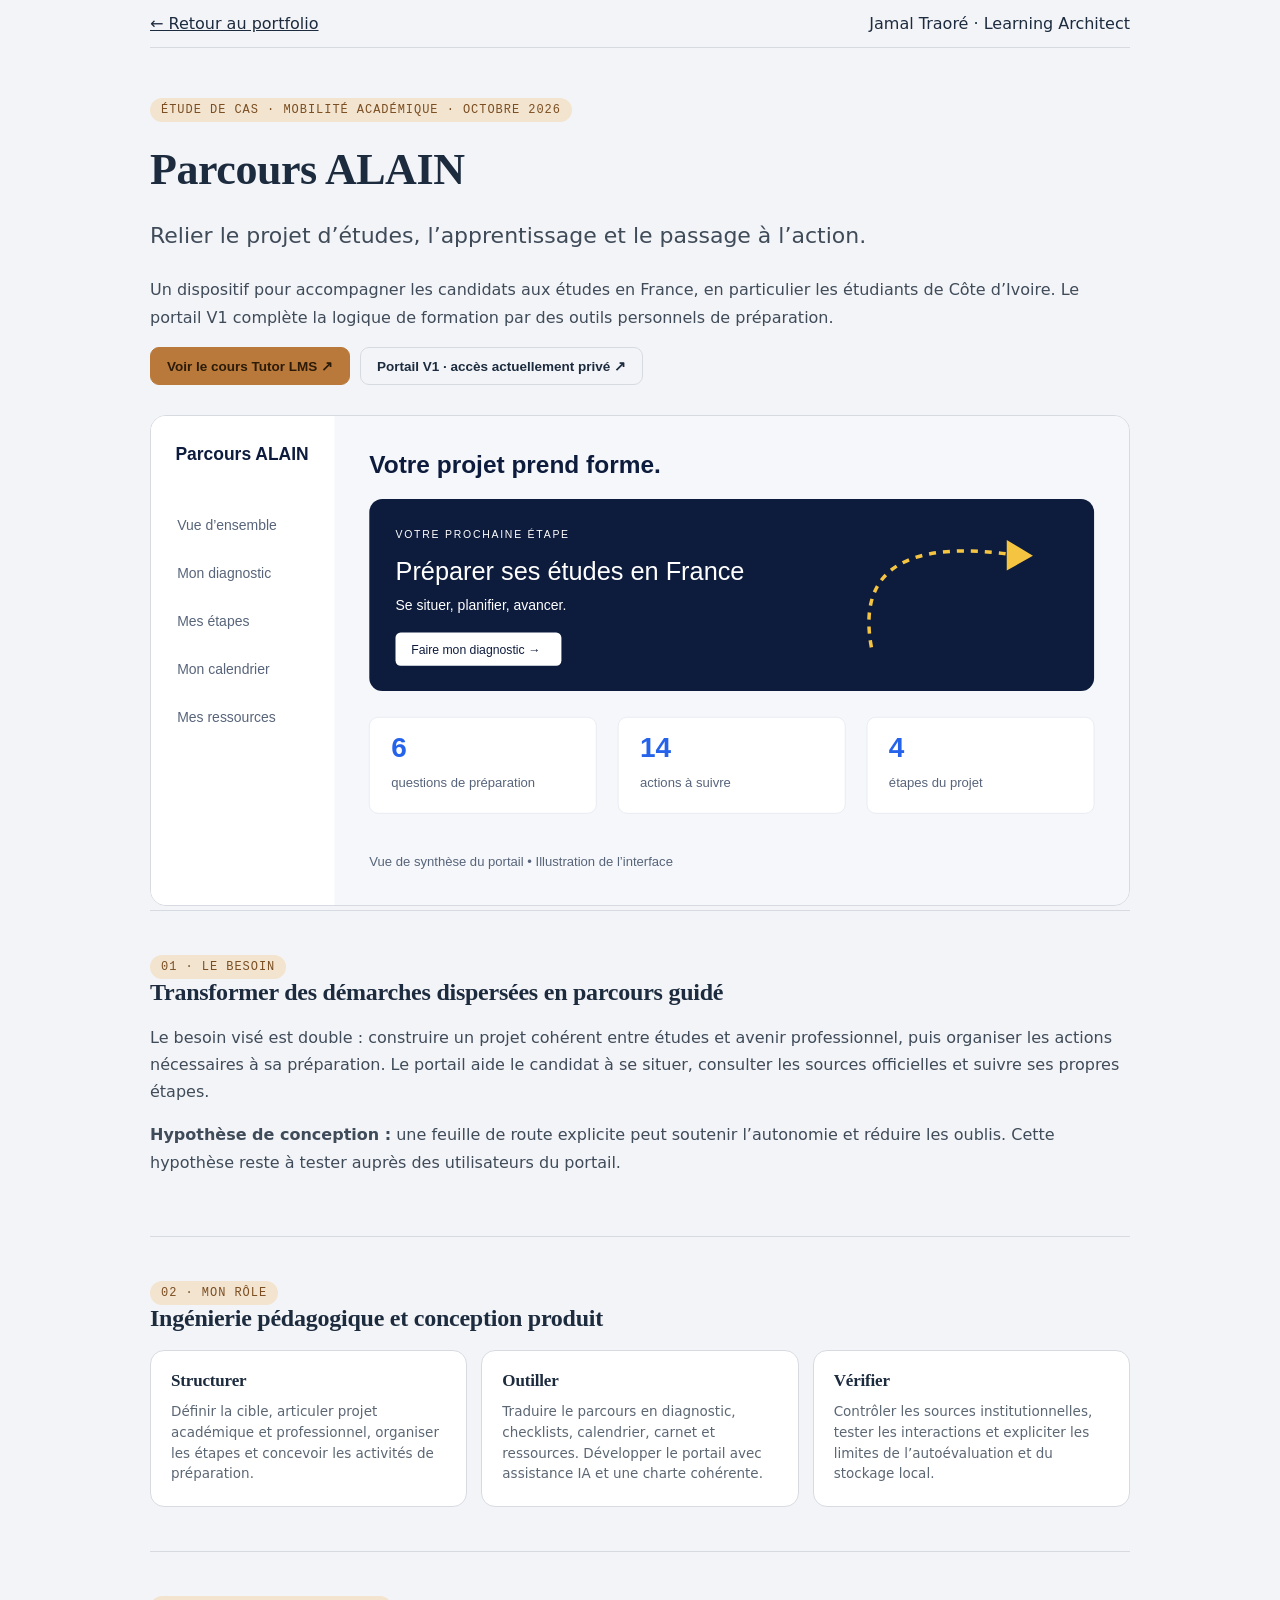
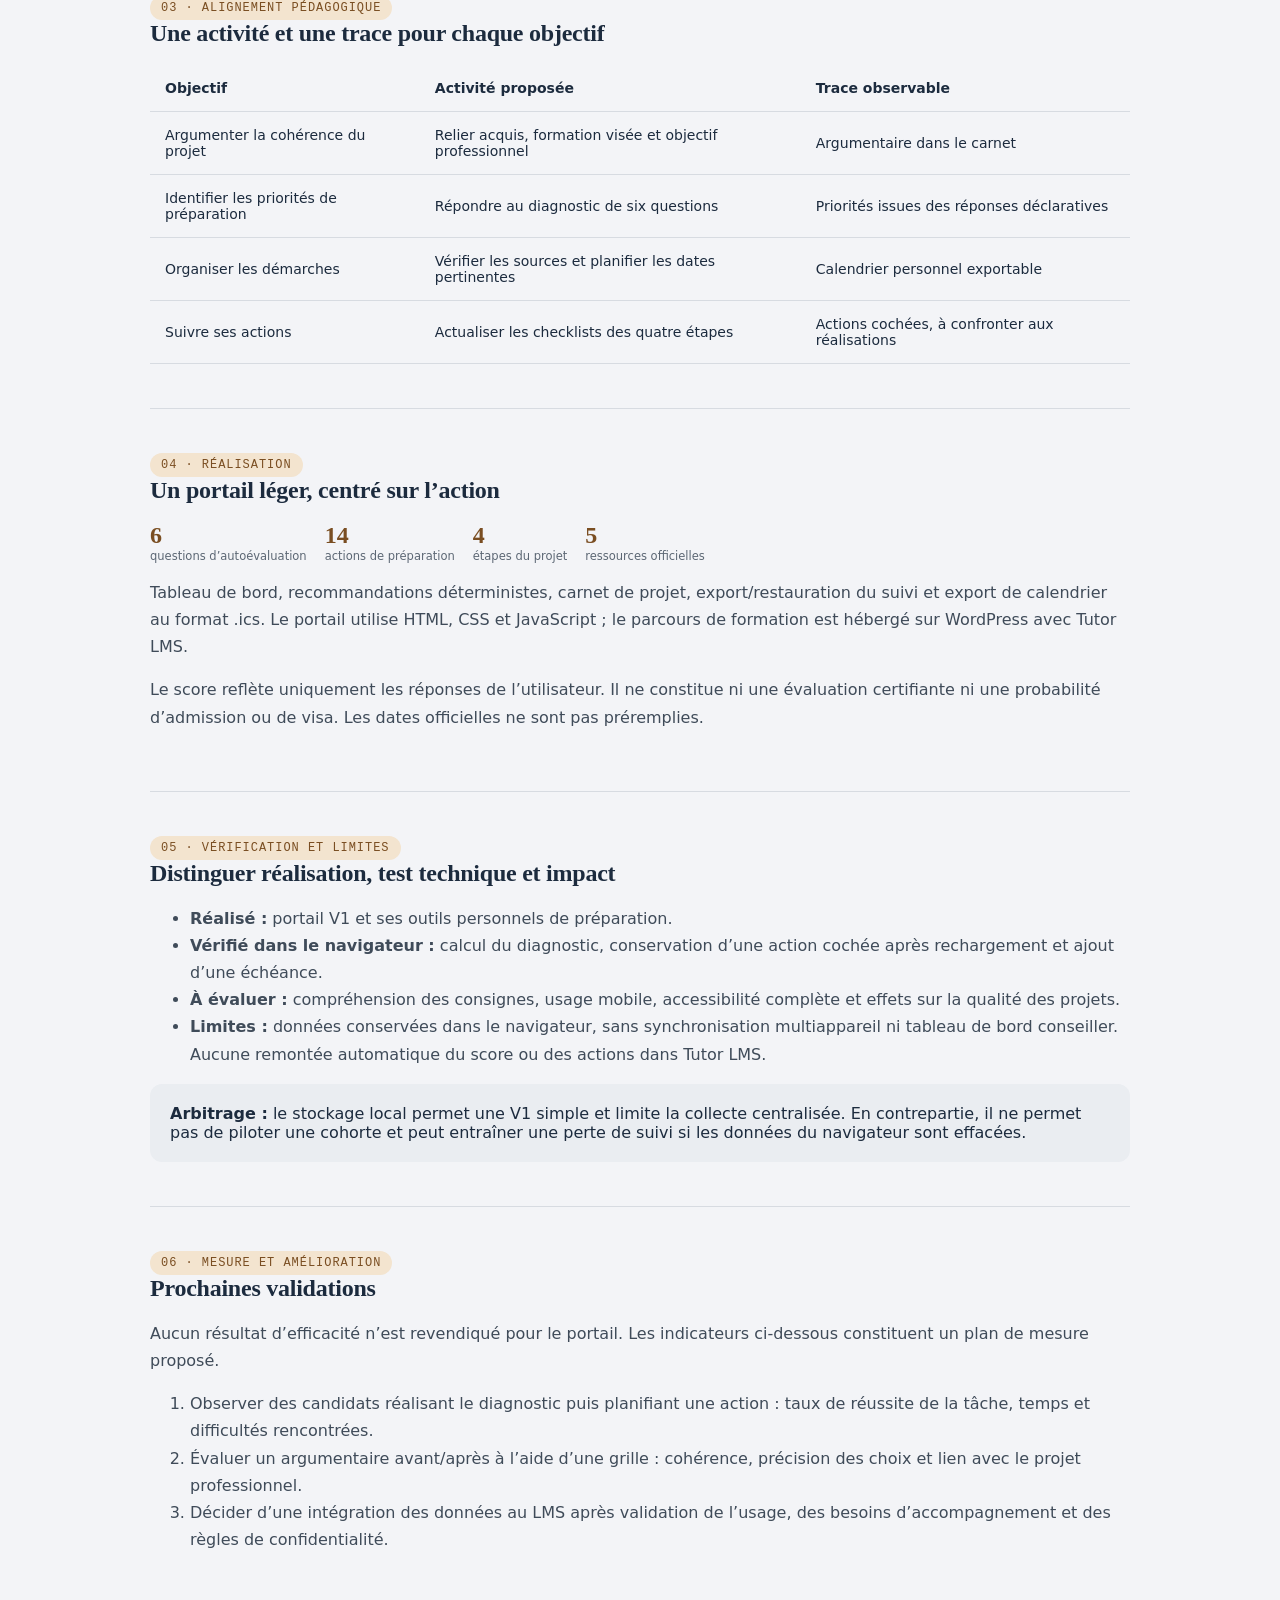
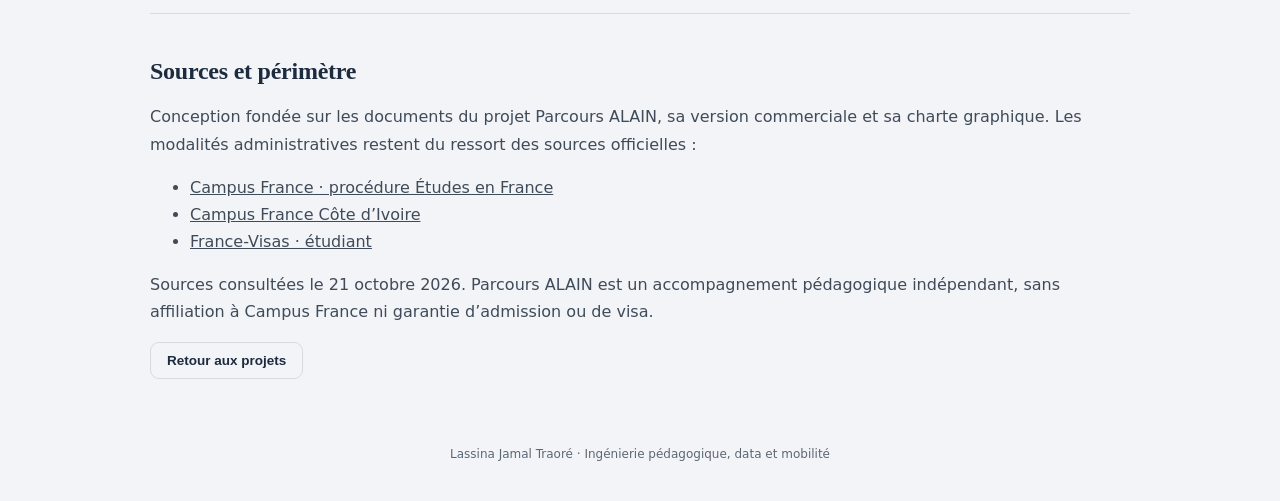
==== parcours-alain/index.html @ 79b42905 "Documente le portail Parcours ALAIN en étude de cas pédagogique" ====
<!doctype html><html lang="fr"><head><meta charset="utf-8"><meta name="viewport" content="width=device-width, initial-scale=1"><title>Parcours ALAIN | Étude de cas · Jamal Traoré</title><style>
:root{
  --bg:#F3F4F7;
  --surface:#FFFFFF;
  --surface-2:#EAEDF1;
  --ink:#1C2B3E;
  --ink-2:#283546;
  --slate:#3F4B59;
  --muted:#5C6774;
  --line:#D7DBE1;
  --accent:#B9793A;
  --accent-ink:#7A4E22;
  --accent-bg:#F3E4CF;
  font-family:'Public Sans',system-ui,sans-serif;
}
@media (prefers-color-scheme: dark){
  :root:not([data-theme="light"]){
    --bg:#141B24;
    --surface:#1B2430;
    --surface-2:#212B38;
    --ink:#EDEAE2;
    --ink-2:#D9D4C8;
    --slate:#AEB6C2;
    --muted:#8C97A3;
    --line:#303B48;
    --accent:#E0A75E;
    --accent-ink:#F3D9B4;
    --accent-bg:#3A2E1C;
  }
}
:root[data-theme="dark"]{
  --bg:#141B24;
  --surface:#1B2430;
  --surface-2:#212B38;
  --ink:#EDEAE2;
  --ink-2:#D9D4C8;
  --slate:#AEB6C2;
  --muted:#8C97A3;
  --line:#303B48;
  --accent:#E0A75E;
  --accent-ink:#F3D9B4;
  --accent-bg:#3A2E1C;
}
*{box-sizing:border-box;}
body{margin:0;background:var(--bg);color:var(--ink);padding-inline:20px;}
h1,h2,h3{font-family:'Fraunces',Georgia,serif;font-weight:600;letter-spacing:-0.01em;text-wrap:balance;margin:0;color:var(--ink);}
.mono{font-family:'IBM Plex Mono',ui-monospace,monospace;font-variant-numeric:tabular-nums;}
.wrap{max-width:980px;margin:0 auto;}
a{color:inherit;}

/* NAV */
nav.top{position:sticky;top:env(safe-area-inset-top,0px);z-index:20;background:color-mix(in srgb, var(--bg) 86%, transparent);backdrop-filter:blur(8px);border-bottom:1px solid var(--line);}
nav.top .row{max-width:980px;margin:0 auto;display:flex;align-items:center;justify-content:space-between;padding:14px 0;gap:12px;flex-wrap:wrap;}
nav.top .brand{font-family:'Fraunces',serif;font-weight:600;font-size:16px;}
nav.top .links{display:flex;gap:18px;flex-wrap:wrap;}
nav.top .links a{font-size:13px;color:var(--muted);text-decoration:none;font-weight:500;}
nav.top .links a:hover{color:var(--accent-ink);}

/* HERO */
.hero{padding-block:56px 44px;display:flex;flex-direction:column;gap:18px;}
.eyebrow{font-family:'IBM Plex Mono',monospace;font-size:12px;letter-spacing:.08em;text-transform:uppercase;color:var(--accent-ink);background:var(--accent-bg);display:inline-block;padding:5px 11px;border-radius:999px;width:fit-content;}
.hero h1{font-size:clamp(32px,5vw,50px);line-height:1.05;}
.hero .tagline{font-size:clamp(16px,2.2vw,19px);color:var(--slate);max-width:56ch;line-height:1.5;}
.hero .thesis{font-size:15px;color:var(--muted);max-width:62ch;line-height:1.6;border-left:2px solid var(--line);padding-left:16px;}
.cta-row{display:flex;gap:10px;flex-wrap:wrap;margin-top:6px;}
.btn{font-family:'Public Sans',sans-serif;font-weight:600;font-size:13.5px;border-radius:9px;padding:10px 16px;border:1px solid var(--accent);background:var(--accent);color:#2B1B08;cursor:pointer;text-decoration:none;display:inline-flex;align-items:center;gap:6px;}
.btn.secondary{background:transparent;color:var(--ink);border:1px solid var(--line);}

/* SECTION SHELL */
section{padding-block:44px;border-top:1px solid var(--line);}
.section-head{display:flex;align-items:baseline;gap:14px;margin-bottom:26px;flex-wrap:wrap;}
.section-head .num{font-family:'IBM Plex Mono',monospace;font-size:12px;color:var(--muted);}
.section-head h2{font-size:clamp(22px,3vw,28px);}
.section-lede{color:var(--slate);max-width:64ch;line-height:1.6;margin:-14px 0 26px;font-size:15px;}

/* PILLARS */
.pillars{display:grid;grid-template-columns:repeat(auto-fit,minmax(220px,1fr));gap:14px;}
.pillar{background:var(--surface);border:1px solid var(--line);border-radius:14px;padding:20px 20px 22px;display:flex;flex-direction:column;gap:10px;}
.pillar .tag{font-family:'IBM Plex Mono',monospace;font-size:11px;color:var(--accent-ink);text-transform:uppercase;letter-spacing:.05em;}
.pillar h3{font-size:17px;}
.pillar p{margin:0;font-size:13.5px;color:var(--muted);line-height:1.55;}
.pillar ul{margin:4px 0 0;padding-left:16px;font-size:13px;color:var(--slate);line-height:1.6;}

/* TIMELINE */
.timeline{display:flex;flex-direction:column;}
.trow{display:grid;grid-template-columns:130px 1fr;gap:18px;padding:16px 0;border-top:1px solid var(--line);}
.trow:first-child{border-top:none;}
.trow .when{font-family:'IBM Plex Mono',monospace;font-size:12px;color:var(--muted);padding-top:2px;}
.trow .what h3{font-size:16px;margin-bottom:3px;}
.trow .org{font-size:13px;color:var(--accent-ink);margin-bottom:6px;}
.trow p{margin:0;font-size:13.5px;color:var(--slate);line-height:1.55;max-width:60ch;}
@media (max-width:560px){.trow{grid-template-columns:1fr;gap:4px;}}

/* PROJECTS */
.projects{display:grid;grid-template-columns:repeat(auto-fit,minmax(260px,1fr));gap:14px;}
.project{background:var(--surface);border:1px solid var(--line);border-radius:14px;padding:20px;display:flex;flex-direction:column;gap:8px;}
.project .status{font-family:'IBM Plex Mono',monospace;font-size:10.5px;text-transform:uppercase;letter-spacing:.04em;padding:2px 8px;border-radius:999px;width:fit-content;background:var(--surface-2);color:var(--muted);}
.project h3{font-size:16px;}
.project p{margin:0;font-size:13.5px;color:var(--slate);line-height:1.55;}
.project .meta{font-size:12px;color:var(--muted);margin-top:2px;}

/* SKILLS */
.skillgrid{display:grid;grid-template-columns:repeat(auto-fit,minmax(200px,1fr));gap:18px;}
.skillcat h3{font-size:14px;color:var(--muted);text-transform:uppercase;letter-spacing:.04em;font-family:'IBM Plex Mono',monospace;font-weight:500;margin-bottom:10px;}
.chiplist{display:flex;flex-wrap:wrap;gap:6px;}
.chip{border:1px solid var(--line);background:var(--surface);font-size:12.5px;padding:5px 11px;border-radius:999px;color:var(--slate);}

/* DISTINCTIONS */
.distinctions{display:flex;flex-direction:column;gap:12px;}
.dist-item{display:flex;gap:14px;align-items:baseline;}
.dist-item .year{font-family:'IBM Plex Mono',monospace;font-size:12px;color:var(--accent-ink);width:44px;flex-shrink:0;}
.dist-item p{margin:0;font-size:13.5px;color:var(--slate);line-height:1.5;}

/* CONTACT / FOOTER */
.contact-band{background:linear-gradient(160deg,#1D4ED8,#1E3A8A);border-radius:18px;padding:32px 28px;color:#FFFFFF;display:flex;flex-direction:column;gap:16px;margin-block:44px;}
.contact-band h2{color:#FFFFFF;}
.contact-band p{margin:0;color:#DCE6FA;font-size:14px;max-width:56ch;line-height:1.6;}
.contact-links{display:flex;gap:10px;flex-wrap:wrap;margin-top:4px;}
.contact-links a{font-family:'IBM Plex Mono',monospace;font-size:12.5px;background:rgba(255,255,255,.14);border:1px solid rgba(255,255,255,.3);padding:8px 13px;border-radius:999px;text-decoration:none;color:#FFFFFF;font-weight:500;}
.contact-links a:hover{background:rgba(255,255,255,.22);}

footer.note{padding-block:24px 40px;font-size:12px;color:var(--muted);text-align:center;}

@media (max-width:640px){
  .hero{padding-block:40px 32px;}
  section{padding-block:34px;}
}

/* HERO GRID + PHOTO */
.hero-grid{display:flex;gap:32px;align-items:center;flex-wrap:wrap-reverse;}
.hero-text{flex:1 1 420px;display:flex;flex-direction:column;gap:18px;}
.hero-photo{flex:0 0 auto;}
.hero-photo img{display:block;width:196px;height:196px;object-fit:cover;border-radius:20px;border:1px solid var(--line);box-shadow:0 16px 34px -16px rgba(28,43,62,.4);}
@media (max-width:640px){.hero-photo img{width:128px;height:128px;border-radius:16px;}}

/* AFRIQUE */
.africa-intro{background:var(--surface);border:1px solid var(--line);border-radius:14px;padding:20px 22px;margin-bottom:18px;}
.africa-intro p{margin:0;font-size:14px;color:var(--slate);line-height:1.65;max-width:70ch;}
.project.featured{grid-column:1/-1;display:grid;grid-template-columns:1.1fr .9fr;gap:22px;align-items:center;border-color:var(--accent);}
.project.featured .shotwrap{display:block;border-radius:10px;overflow:hidden;border:1px solid var(--line);aspect-ratio:2/1;background:var(--surface-2);transition:box-shadow .2s ease;}
.project.featured .shotwrap:hover{box-shadow:0 6px 20px rgba(28,43,62,.16);}
.project.featured .shotwrap:focus-visible{outline:3px solid var(--accent);outline-offset:4px;}
.project.featured .shotwrap img{display:block;width:100%;height:100%;object-fit:cover;object-position:top;}
.kpi-mini{display:flex;gap:18px;flex-wrap:wrap;margin:4px 0 2px;}
.kpi-mini div{display:flex;flex-direction:column;}
.kpi-mini b{font-family:'Fraunces',serif;font-size:24px;color:var(--accent-ink);line-height:1.1;}
.kpi-mini span{font-size:11.5px;color:var(--muted);}
.project .btn{width:fit-content;margin-top:6px;}
@media (max-width:640px){.project.featured{grid-template-columns:1fr;}}
</style><style>.studyhero{padding:50px 0 30px}p,li{line-height:1.7;color:var(--slate)}.proof{width:100%;border-radius:16px;border:1px solid var(--line)}table{border-collapse:collapse;width:100%;font-size:14px}td,th{padding:15px;text-align:left;border-bottom:1px solid var(--line)}.notice{padding:20px;background:var(--surface-2);border-radius:12px}h2{margin-bottom:18px}a:focus-visible{outline:3px solid var(--accent);outline-offset:4px}</style></head><body><div class="wrap"><nav class="top"><div class="row"><a href="../index.html#projets">← Retour au portfolio</a><span>Jamal Traoré · Learning Architect</span></div></nav><header class="studyhero"><span class="eyebrow">Étude de cas · Mobilité académique · Octobre 2026</span><h1 style="font-size:44px;margin-top:22px">Parcours ALAIN</h1><p style="font-size:22px">Relier le projet d’études, l’apprentissage et le passage à l’action.</p><p>Un dispositif pour accompagner les candidats aux études en France, en particulier les étudiants de Côte d’Ivoire. Le portail V1 complète la logique de formation par des outils personnels de préparation.</p><div class="cta-row"><a class="btn" href="https://skillup.best/courses/parcours-alain-reussir-sa-mobilite-academique/" target="_blank" rel="noopener">Voir le cours Tutor LMS ↗</a><a class="btn secondary" href="https://parcours-alain-portail.jamaltraore707.chatgpt.site" target="_blank" rel="noopener">Portail V1 · accès actuellement privé ↗</a></div></header><img class="proof" src="apercu.svg" alt="Vue de synthèse illustrée du portail Parcours ALAIN"><section><span class="eyebrow">01 · Le besoin</span><h2>Transformer des démarches dispersées en parcours guidé</h2><p>Le besoin visé est double : construire un projet cohérent entre études et avenir professionnel, puis organiser les actions nécessaires à sa préparation. Le portail aide le candidat à se situer, consulter les sources officielles et suivre ses propres étapes.</p><p><strong>Hypothèse de conception :</strong> une feuille de route explicite peut soutenir l’autonomie et réduire les oublis. Cette hypothèse reste à tester auprès des utilisateurs du portail.</p></section><section><span class="eyebrow">02 · Mon rôle</span><h2>Ingénierie pédagogique et conception produit</h2><div class="pillars"><article class="pillar"><h3>Structurer</h3><p>Définir la cible, articuler projet académique et professionnel, organiser les étapes et concevoir les activités de préparation.</p></article><article class="pillar"><h3>Outiller</h3><p>Traduire le parcours en diagnostic, checklists, calendrier, carnet et ressources. Développer le portail avec assistance IA et une charte cohérente.</p></article><article class="pillar"><h3>Vérifier</h3><p>Contrôler les sources institutionnelles, tester les interactions et expliciter les limites de l’autoévaluation et du stockage local.</p></article></div></section><section><span class="eyebrow">03 · Alignement pédagogique</span><h2>Une activité et une trace pour chaque objectif</h2><div style="overflow-x:auto"><table><thead><tr><th>Objectif</th><th>Activité proposée</th><th>Trace observable</th></tr></thead><tbody><tr><td>Argumenter la cohérence du projet</td><td>Relier acquis, formation visée et objectif professionnel</td><td>Argumentaire dans le carnet</td></tr><tr><td>Identifier les priorités de préparation</td><td>Répondre au diagnostic de six questions</td><td>Priorités issues des réponses déclaratives</td></tr><tr><td>Organiser les démarches</td><td>Vérifier les sources et planifier les dates pertinentes</td><td>Calendrier personnel exportable</td></tr><tr><td>Suivre ses actions</td><td>Actualiser les checklists des quatre étapes</td><td>Actions cochées, à confronter aux réalisations</td></tr></tbody></table></div></section><section><span class="eyebrow">04 · Réalisation</span><h2>Un portail léger, centré sur l’action</h2><div class="kpi-mini"><div><b>6</b><span>questions d’autoévaluation</span></div><div><b>14</b><span>actions de préparation</span></div><div><b>4</b><span>étapes du projet</span></div><div><b>5</b><span>ressources officielles</span></div></div><p>Tableau de bord, recommandations déterministes, carnet de projet, export/restauration du suivi et export de calendrier au format .ics. Le portail utilise HTML, CSS et JavaScript ; le parcours de formation est hébergé sur WordPress avec Tutor LMS.</p><p>Le score reflète uniquement les réponses de l’utilisateur. Il ne constitue ni une évaluation certifiante ni une probabilité d’admission ou de visa. Les dates officielles ne sont pas préremplies.</p></section><section><span class="eyebrow">05 · Vérification et limites</span><h2>Distinguer réalisation, test technique et impact</h2><ul><li><strong>Réalisé :</strong> portail V1 et ses outils personnels de préparation.</li><li><strong>Vérifié dans le navigateur :</strong> calcul du diagnostic, conservation d’une action cochée après rechargement et ajout d’une échéance.</li><li><strong>À évaluer :</strong> compréhension des consignes, usage mobile, accessibilité complète et effets sur la qualité des projets.</li><li><strong>Limites :</strong> données conservées dans le navigateur, sans synchronisation multiappareil ni tableau de bord conseiller. Aucune remontée automatique du score ou des actions dans Tutor LMS.</li></ul><div class="notice"><strong>Arbitrage :</strong> le stockage local permet une V1 simple et limite la collecte centralisée. En contrepartie, il ne permet pas de piloter une cohorte et peut entraîner une perte de suivi si les données du navigateur sont effacées.</div></section><section><span class="eyebrow">06 · Mesure et amélioration</span><h2>Prochaines validations</h2><p>Aucun résultat d’efficacité n’est revendiqué pour le portail. Les indicateurs ci-dessous constituent un plan de mesure proposé.</p><ol><li>Observer des candidats réalisant le diagnostic puis planifiant une action : taux de réussite de la tâche, temps et difficultés rencontrées.</li><li>Évaluer un argumentaire avant/après à l’aide d’une grille : cohérence, précision des choix et lien avec le projet professionnel.</li><li>Décider d’une intégration des données au LMS après validation de l’usage, des besoins d’accompagnement et des règles de confidentialité.</li></ol></section><section><h2>Sources et périmètre</h2><p>Conception fondée sur les documents du projet Parcours ALAIN, sa version commerciale et sa charte graphique. Les modalités administratives restent du ressort des sources officielles :</p><ul><li><a href="https://www.campusfrance.org/fr/candidature-procedure-etudes-en-france">Campus France · procédure Études en France</a></li><li><a href="https://www.ivoire.campusfrance.org/procedure-etudes-en-france">Campus France Côte d’Ivoire</a></li><li><a href="https://www.france-visas.gouv.fr/etudiant">France-Visas · étudiant</a></li></ul><p>Sources consultées le 21 octobre 2026. Parcours ALAIN est un accompagnement pédagogique indépendant, sans affiliation à Campus France ni garantie d’admission ou de visa.</p><a class="btn secondary" href="../index.html#projets">Retour aux projets</a></section><footer class="note">Lassina Jamal Traoré · Ingénierie pédagogique, data et mobilité</footer></div></body></html>
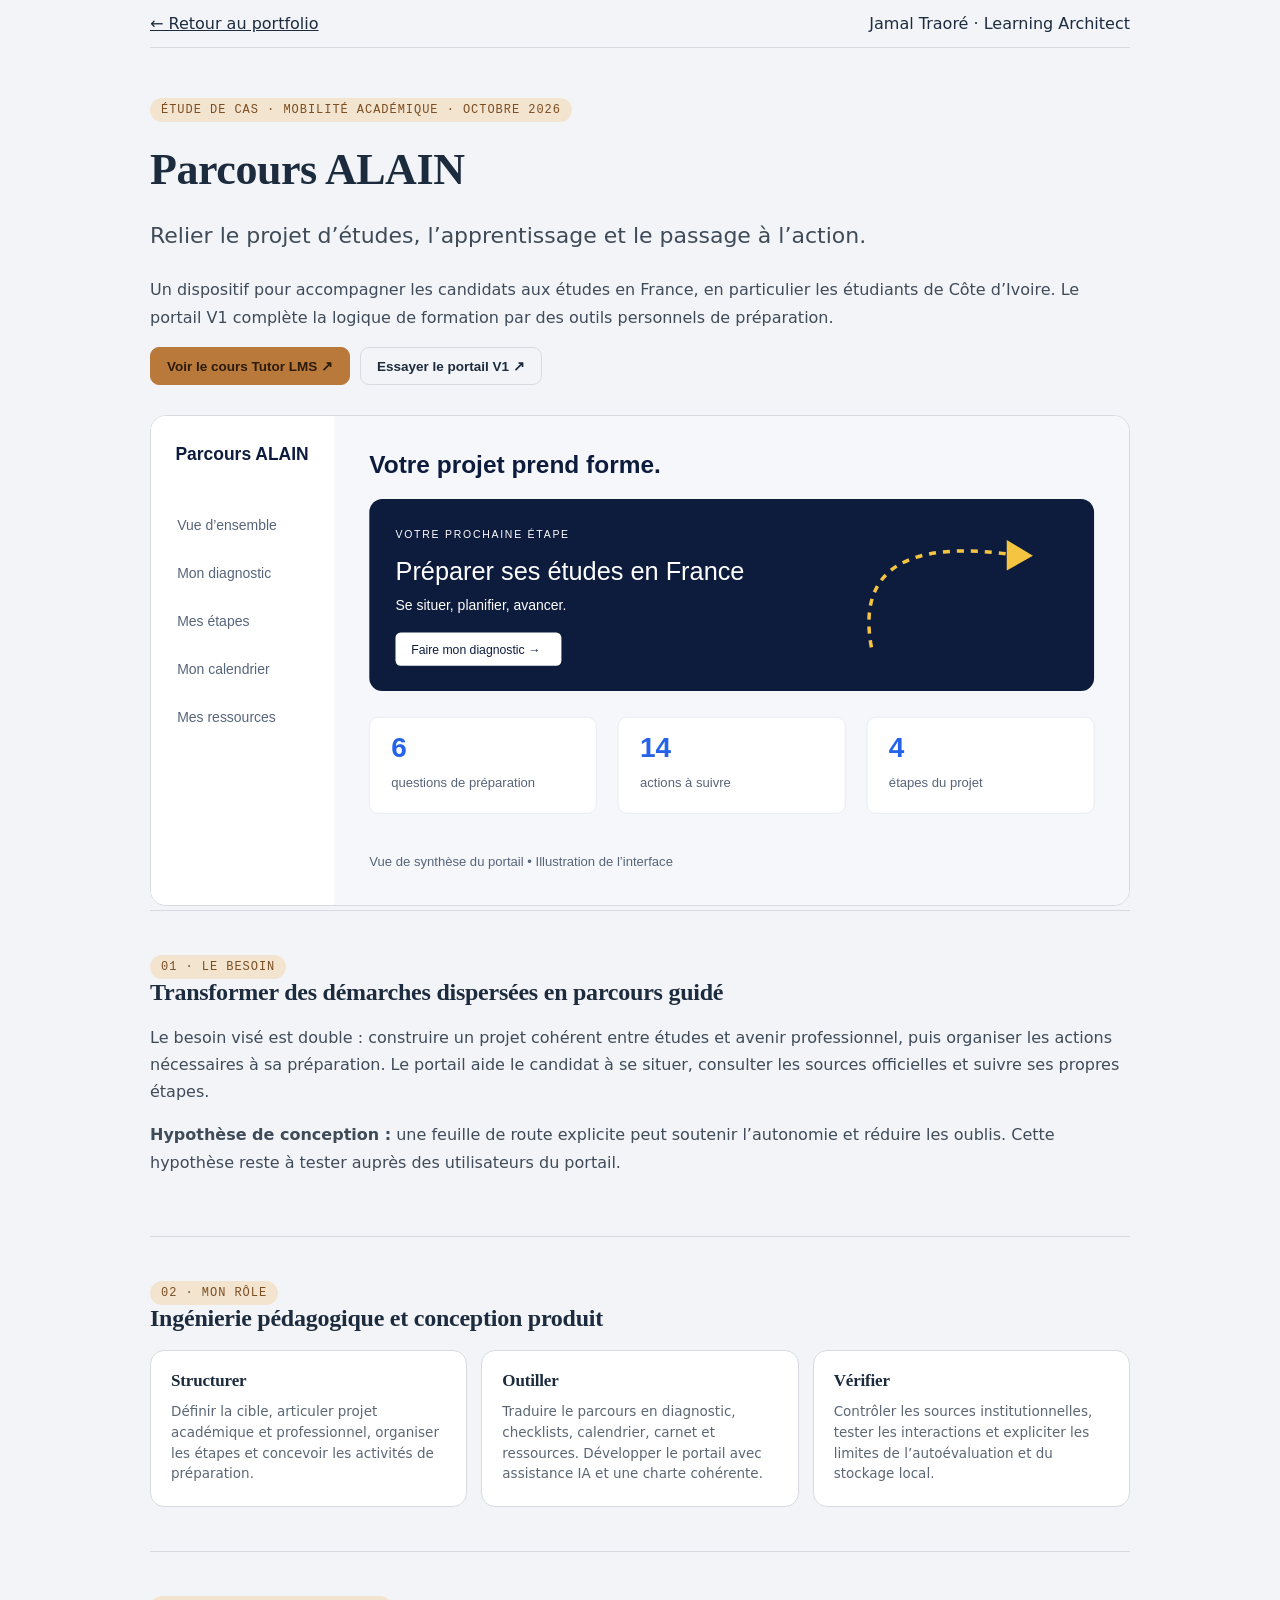
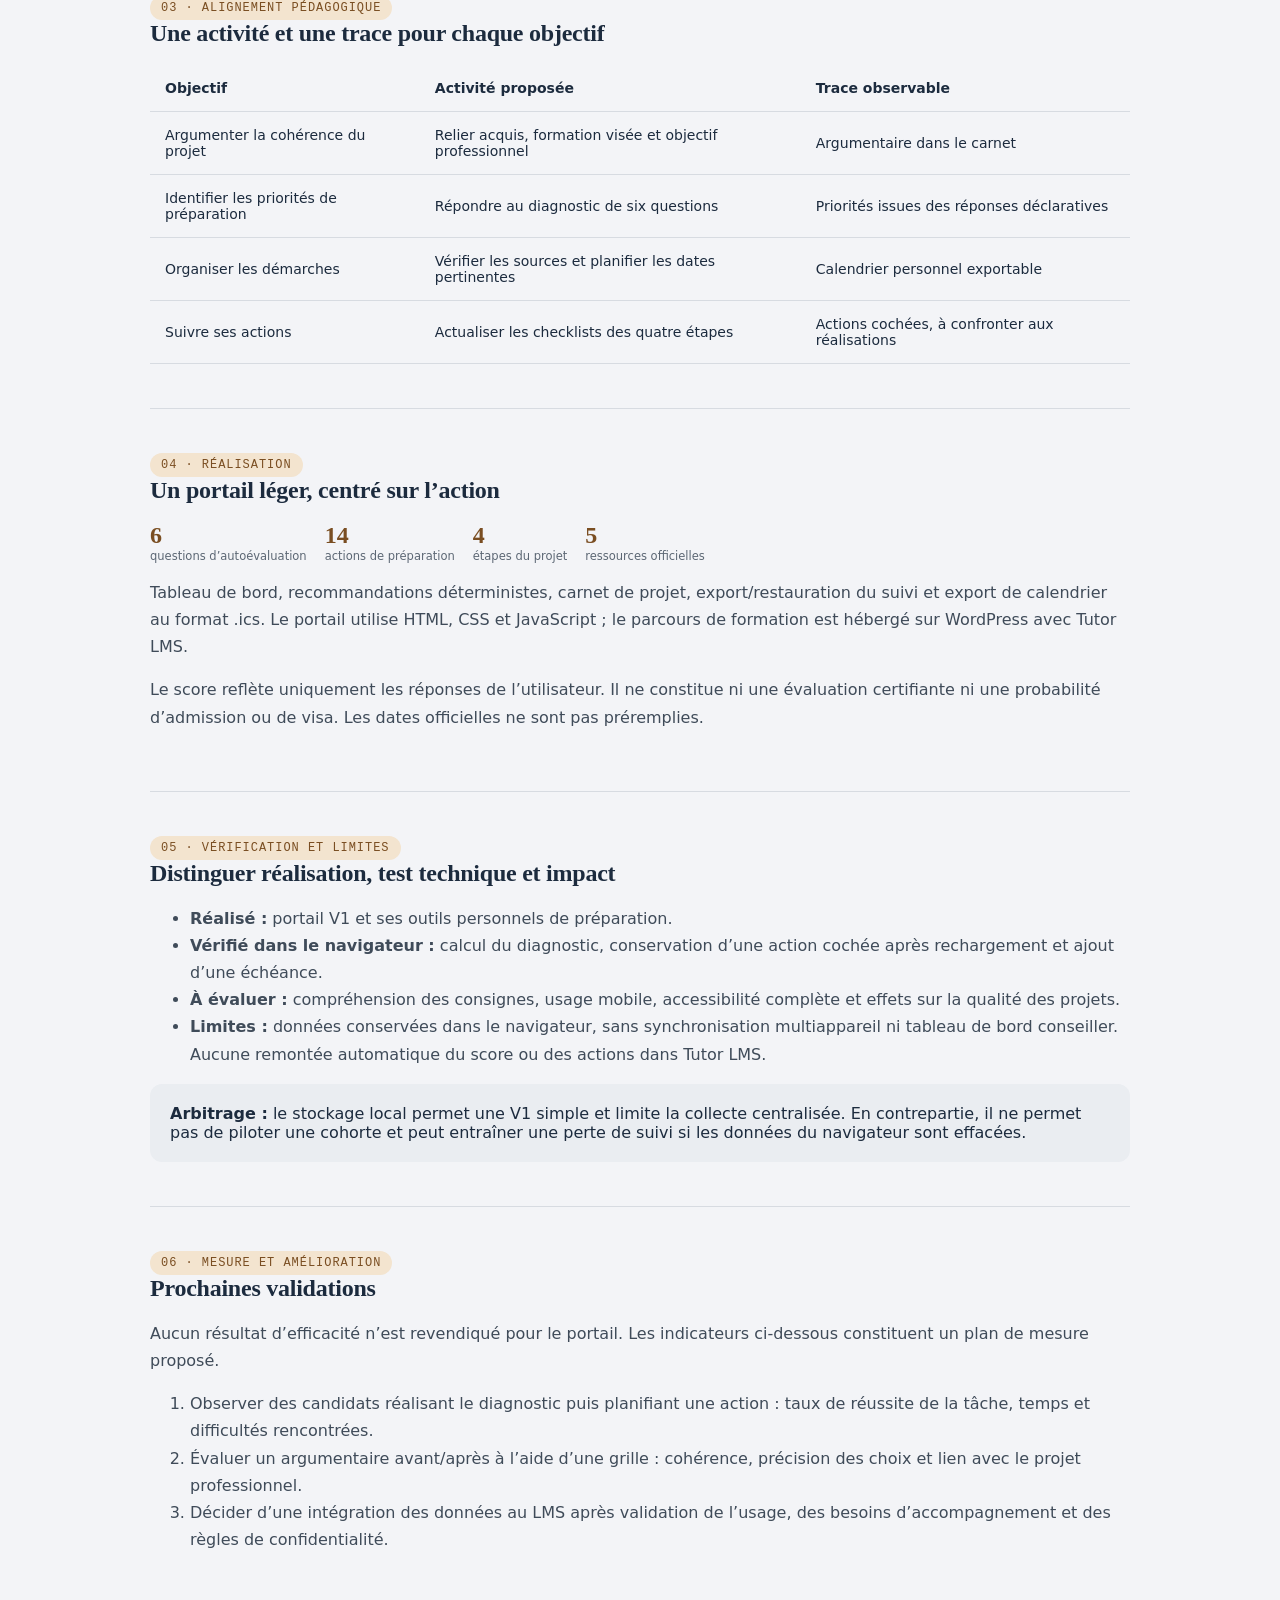
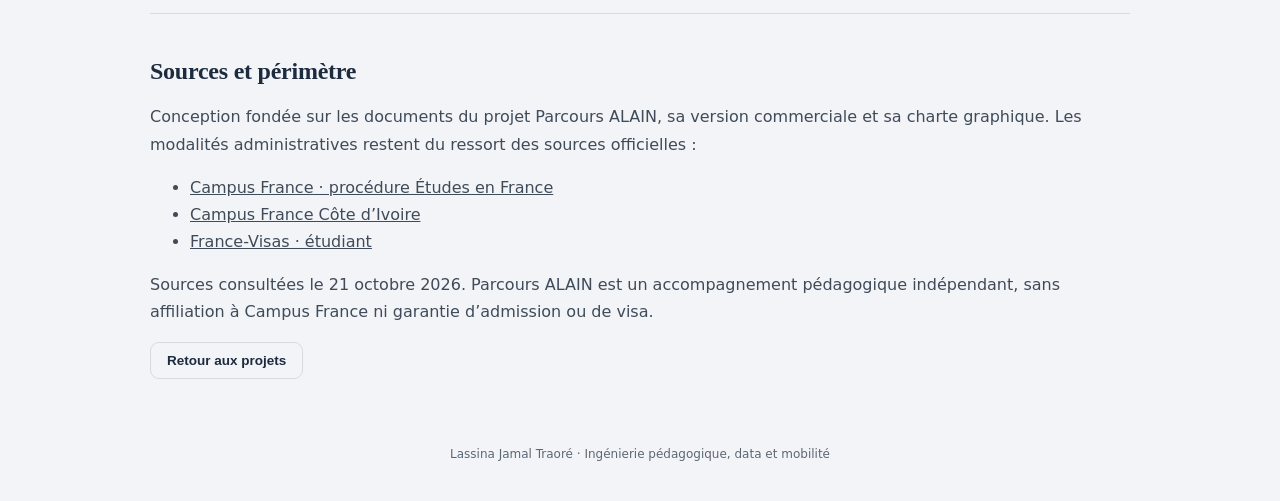
==== commit 9a6ce13e: "Actualise le lien du portail ALAIN désormais public" ====
--- a/parcours-alain/index.html
+++ b/parcours-alain/index.html
@@ -147,4 +147,4 @@
 .kpi-mini span{font-size:11.5px;color:var(--muted);}
 .project .btn{width:fit-content;margin-top:6px;}
 @media (max-width:640px){.project.featured{grid-template-columns:1fr;}}
-</style><style>.studyhero{padding:50px 0 30px}p,li{line-height:1.7;color:var(--slate)}.proof{width:100%;border-radius:16px;border:1px solid var(--line)}table{border-collapse:collapse;width:100%;font-size:14px}td,th{padding:15px;text-align:left;border-bottom:1px solid var(--line)}.notice{padding:20px;background:var(--surface-2);border-radius:12px}h2{margin-bottom:18px}a:focus-visible{outline:3px solid var(--accent);outline-offset:4px}</style></head><body><div class="wrap"><nav class="top"><div class="row"><a href="../index.html#projets">← Retour au portfolio</a><span>Jamal Traoré · Learning Architect</span></div></nav><header class="studyhero"><span class="eyebrow">Étude de cas · Mobilité académique · Octobre 2026</span><h1 style="font-size:44px;margin-top:22px">Parcours ALAIN</h1><p style="font-size:22px">Relier le projet d’études, l’apprentissage et le passage à l’action.</p><p>Un dispositif pour accompagner les candidats aux études en France, en particulier les étudiants de Côte d’Ivoire. Le portail V1 complète la logique de formation par des outils personnels de préparation.</p><div class="cta-row"><a class="btn" href="https://skillup.best/courses/parcours-alain-reussir-sa-mobilite-academique/" target="_blank" rel="noopener">Voir le cours Tutor LMS ↗</a><a class="btn secondary" href="https://parcours-alain-portail.jamaltraore707.chatgpt.site" target="_blank" rel="noopener">Portail V1 · accès actuellement privé ↗</a></div></header><img class="proof" src="apercu.svg" alt="Vue de synthèse illustrée du portail Parcours ALAIN"><section><span class="eyebrow">01 · Le besoin</span><h2>Transformer des démarches dispersées en parcours guidé</h2><p>Le besoin visé est double : construire un projet cohérent entre études et avenir professionnel, puis organiser les actions nécessaires à sa préparation. Le portail aide le candidat à se situer, consulter les sources officielles et suivre ses propres étapes.</p><p><strong>Hypothèse de conception :</strong> une feuille de route explicite peut soutenir l’autonomie et réduire les oublis. Cette hypothèse reste à tester auprès des utilisateurs du portail.</p></section><section><span class="eyebrow">02 · Mon rôle</span><h2>Ingénierie pédagogique et conception produit</h2><div class="pillars"><article class="pillar"><h3>Structurer</h3><p>Définir la cible, articuler projet académique et professionnel, organiser les étapes et concevoir les activités de préparation.</p></article><article class="pillar"><h3>Outiller</h3><p>Traduire le parcours en diagnostic, checklists, calendrier, carnet et ressources. Développer le portail avec assistance IA et une charte cohérente.</p></article><article class="pillar"><h3>Vérifier</h3><p>Contrôler les sources institutionnelles, tester les interactions et expliciter les limites de l’autoévaluation et du stockage local.</p></article></div></section><section><span class="eyebrow">03 · Alignement pédagogique</span><h2>Une activité et une trace pour chaque objectif</h2><div style="overflow-x:auto"><table><thead><tr><th>Objectif</th><th>Activité proposée</th><th>Trace observable</th></tr></thead><tbody><tr><td>Argumenter la cohérence du projet</td><td>Relier acquis, formation visée et objectif professionnel</td><td>Argumentaire dans le carnet</td></tr><tr><td>Identifier les priorités de préparation</td><td>Répondre au diagnostic de six questions</td><td>Priorités issues des réponses déclaratives</td></tr><tr><td>Organiser les démarches</td><td>Vérifier les sources et planifier les dates pertinentes</td><td>Calendrier personnel exportable</td></tr><tr><td>Suivre ses actions</td><td>Actualiser les checklists des quatre étapes</td><td>Actions cochées, à confronter aux réalisations</td></tr></tbody></table></div></section><section><span class="eyebrow">04 · Réalisation</span><h2>Un portail léger, centré sur l’action</h2><div class="kpi-mini"><div><b>6</b><span>questions d’autoévaluation</span></div><div><b>14</b><span>actions de préparation</span></div><div><b>4</b><span>étapes du projet</span></div><div><b>5</b><span>ressources officielles</span></div></div><p>Tableau de bord, recommandations déterministes, carnet de projet, export/restauration du suivi et export de calendrier au format .ics. Le portail utilise HTML, CSS et JavaScript ; le parcours de formation est hébergé sur WordPress avec Tutor LMS.</p><p>Le score reflète uniquement les réponses de l’utilisateur. Il ne constitue ni une évaluation certifiante ni une probabilité d’admission ou de visa. Les dates officielles ne sont pas préremplies.</p></section><section><span class="eyebrow">05 · Vérification et limites</span><h2>Distinguer réalisation, test technique et impact</h2><ul><li><strong>Réalisé :</strong> portail V1 et ses outils personnels de préparation.</li><li><strong>Vérifié dans le navigateur :</strong> calcul du diagnostic, conservation d’une action cochée après rechargement et ajout d’une échéance.</li><li><strong>À évaluer :</strong> compréhension des consignes, usage mobile, accessibilité complète et effets sur la qualité des projets.</li><li><strong>Limites :</strong> données conservées dans le navigateur, sans synchronisation multiappareil ni tableau de bord conseiller. Aucune remontée automatique du score ou des actions dans Tutor LMS.</li></ul><div class="notice"><strong>Arbitrage :</strong> le stockage local permet une V1 simple et limite la collecte centralisée. En contrepartie, il ne permet pas de piloter une cohorte et peut entraîner une perte de suivi si les données du navigateur sont effacées.</div></section><section><span class="eyebrow">06 · Mesure et amélioration</span><h2>Prochaines validations</h2><p>Aucun résultat d’efficacité n’est revendiqué pour le portail. Les indicateurs ci-dessous constituent un plan de mesure proposé.</p><ol><li>Observer des candidats réalisant le diagnostic puis planifiant une action : taux de réussite de la tâche, temps et difficultés rencontrées.</li><li>Évaluer un argumentaire avant/après à l’aide d’une grille : cohérence, précision des choix et lien avec le projet professionnel.</li><li>Décider d’une intégration des données au LMS après validation de l’usage, des besoins d’accompagnement et des règles de confidentialité.</li></ol></section><section><h2>Sources et périmètre</h2><p>Conception fondée sur les documents du projet Parcours ALAIN, sa version commerciale et sa charte graphique. Les modalités administratives restent du ressort des sources officielles :</p><ul><li><a href="https://www.campusfrance.org/fr/candidature-procedure-etudes-en-france">Campus France · procédure Études en France</a></li><li><a href="https://www.ivoire.campusfrance.org/procedure-etudes-en-france">Campus France Côte d’Ivoire</a></li><li><a href="https://www.france-visas.gouv.fr/etudiant">France-Visas · étudiant</a></li></ul><p>Sources consultées le 21 octobre 2026. Parcours ALAIN est un accompagnement pédagogique indépendant, sans affiliation à Campus France ni garantie d’admission ou de visa.</p><a class="btn secondary" href="../index.html#projets">Retour aux projets</a></section><footer class="note">Lassina Jamal Traoré · Ingénierie pédagogique, data et mobilité</footer></div></body></html>+</style><style>.studyhero{padding:50px 0 30px}p,li{line-height:1.7;color:var(--slate)}.proof{width:100%;border-radius:16px;border:1px solid var(--line)}table{border-collapse:collapse;width:100%;font-size:14px}td,th{padding:15px;text-align:left;border-bottom:1px solid var(--line)}.notice{padding:20px;background:var(--surface-2);border-radius:12px}h2{margin-bottom:18px}a:focus-visible{outline:3px solid var(--accent);outline-offset:4px}</style></head><body><div class="wrap"><nav class="top"><div class="row"><a href="../index.html#projets">← Retour au portfolio</a><span>Jamal Traoré · Learning Architect</span></div></nav><header class="studyhero"><span class="eyebrow">Étude de cas · Mobilité académique · Octobre 2026</span><h1 style="font-size:44px;margin-top:22px">Parcours ALAIN</h1><p style="font-size:22px">Relier le projet d’études, l’apprentissage et le passage à l’action.</p><p>Un dispositif pour accompagner les candidats aux études en France, en particulier les étudiants de Côte d’Ivoire. Le portail V1 complète la logique de formation par des outils personnels de préparation.</p><div class="cta-row"><a class="btn" href="https://skillup.best/courses/parcours-alain-reussir-sa-mobilite-academique/" target="_blank" rel="noopener">Voir le cours Tutor LMS ↗</a><a class="btn secondary" href="https://parcours-alain-portail.jamaltraore707.chatgpt.site" target="_blank" rel="noopener">Essayer le portail V1 ↗</a></div></header><img class="proof" src="apercu.svg" alt="Vue de synthèse illustrée du portail Parcours ALAIN"><section><span class="eyebrow">01 · Le besoin</span><h2>Transformer des démarches dispersées en parcours guidé</h2><p>Le besoin visé est double : construire un projet cohérent entre études et avenir professionnel, puis organiser les actions nécessaires à sa préparation. Le portail aide le candidat à se situer, consulter les sources officielles et suivre ses propres étapes.</p><p><strong>Hypothèse de conception :</strong> une feuille de route explicite peut soutenir l’autonomie et réduire les oublis. Cette hypothèse reste à tester auprès des utilisateurs du portail.</p></section><section><span class="eyebrow">02 · Mon rôle</span><h2>Ingénierie pédagogique et conception produit</h2><div class="pillars"><article class="pillar"><h3>Structurer</h3><p>Définir la cible, articuler projet académique et professionnel, organiser les étapes et concevoir les activités de préparation.</p></article><article class="pillar"><h3>Outiller</h3><p>Traduire le parcours en diagnostic, checklists, calendrier, carnet et ressources. Développer le portail avec assistance IA et une charte cohérente.</p></article><article class="pillar"><h3>Vérifier</h3><p>Contrôler les sources institutionnelles, tester les interactions et expliciter les limites de l’autoévaluation et du stockage local.</p></article></div></section><section><span class="eyebrow">03 · Alignement pédagogique</span><h2>Une activité et une trace pour chaque objectif</h2><div style="overflow-x:auto"><table><thead><tr><th>Objectif</th><th>Activité proposée</th><th>Trace observable</th></tr></thead><tbody><tr><td>Argumenter la cohérence du projet</td><td>Relier acquis, formation visée et objectif professionnel</td><td>Argumentaire dans le carnet</td></tr><tr><td>Identifier les priorités de préparation</td><td>Répondre au diagnostic de six questions</td><td>Priorités issues des réponses déclaratives</td></tr><tr><td>Organiser les démarches</td><td>Vérifier les sources et planifier les dates pertinentes</td><td>Calendrier personnel exportable</td></tr><tr><td>Suivre ses actions</td><td>Actualiser les checklists des quatre étapes</td><td>Actions cochées, à confronter aux réalisations</td></tr></tbody></table></div></section><section><span class="eyebrow">04 · Réalisation</span><h2>Un portail léger, centré sur l’action</h2><div class="kpi-mini"><div><b>6</b><span>questions d’autoévaluation</span></div><div><b>14</b><span>actions de préparation</span></div><div><b>4</b><span>étapes du projet</span></div><div><b>5</b><span>ressources officielles</span></div></div><p>Tableau de bord, recommandations déterministes, carnet de projet, export/restauration du suivi et export de calendrier au format .ics. Le portail utilise HTML, CSS et JavaScript ; le parcours de formation est hébergé sur WordPress avec Tutor LMS.</p><p>Le score reflète uniquement les réponses de l’utilisateur. Il ne constitue ni une évaluation certifiante ni une probabilité d’admission ou de visa. Les dates officielles ne sont pas préremplies.</p></section><section><span class="eyebrow">05 · Vérification et limites</span><h2>Distinguer réalisation, test technique et impact</h2><ul><li><strong>Réalisé :</strong> portail V1 et ses outils personnels de préparation.</li><li><strong>Vérifié dans le navigateur :</strong> calcul du diagnostic, conservation d’une action cochée après rechargement et ajout d’une échéance.</li><li><strong>À évaluer :</strong> compréhension des consignes, usage mobile, accessibilité complète et effets sur la qualité des projets.</li><li><strong>Limites :</strong> données conservées dans le navigateur, sans synchronisation multiappareil ni tableau de bord conseiller. Aucune remontée automatique du score ou des actions dans Tutor LMS.</li></ul><div class="notice"><strong>Arbitrage :</strong> le stockage local permet une V1 simple et limite la collecte centralisée. En contrepartie, il ne permet pas de piloter une cohorte et peut entraîner une perte de suivi si les données du navigateur sont effacées.</div></section><section><span class="eyebrow">06 · Mesure et amélioration</span><h2>Prochaines validations</h2><p>Aucun résultat d’efficacité n’est revendiqué pour le portail. Les indicateurs ci-dessous constituent un plan de mesure proposé.</p><ol><li>Observer des candidats réalisant le diagnostic puis planifiant une action : taux de réussite de la tâche, temps et difficultés rencontrées.</li><li>Évaluer un argumentaire avant/après à l’aide d’une grille : cohérence, précision des choix et lien avec le projet professionnel.</li><li>Décider d’une intégration des données au LMS après validation de l’usage, des besoins d’accompagnement et des règles de confidentialité.</li></ol></section><section><h2>Sources et périmètre</h2><p>Conception fondée sur les documents du projet Parcours ALAIN, sa version commerciale et sa charte graphique. Les modalités administratives restent du ressort des sources officielles :</p><ul><li><a href="https://www.campusfrance.org/fr/candidature-procedure-etudes-en-france">Campus France · procédure Études en France</a></li><li><a href="https://www.ivoire.campusfrance.org/procedure-etudes-en-france">Campus France Côte d’Ivoire</a></li><li><a href="https://www.france-visas.gouv.fr/etudiant">France-Visas · étudiant</a></li></ul><p>Sources consultées le 21 octobre 2026. Parcours ALAIN est un accompagnement pédagogique indépendant, sans affiliation à Campus France ni garantie d’admission ou de visa.</p><a class="btn secondary" href="../index.html#projets">Retour aux projets</a></section><footer class="note">Lassina Jamal Traoré · Ingénierie pédagogique, data et mobilité</footer></div></body></html>
